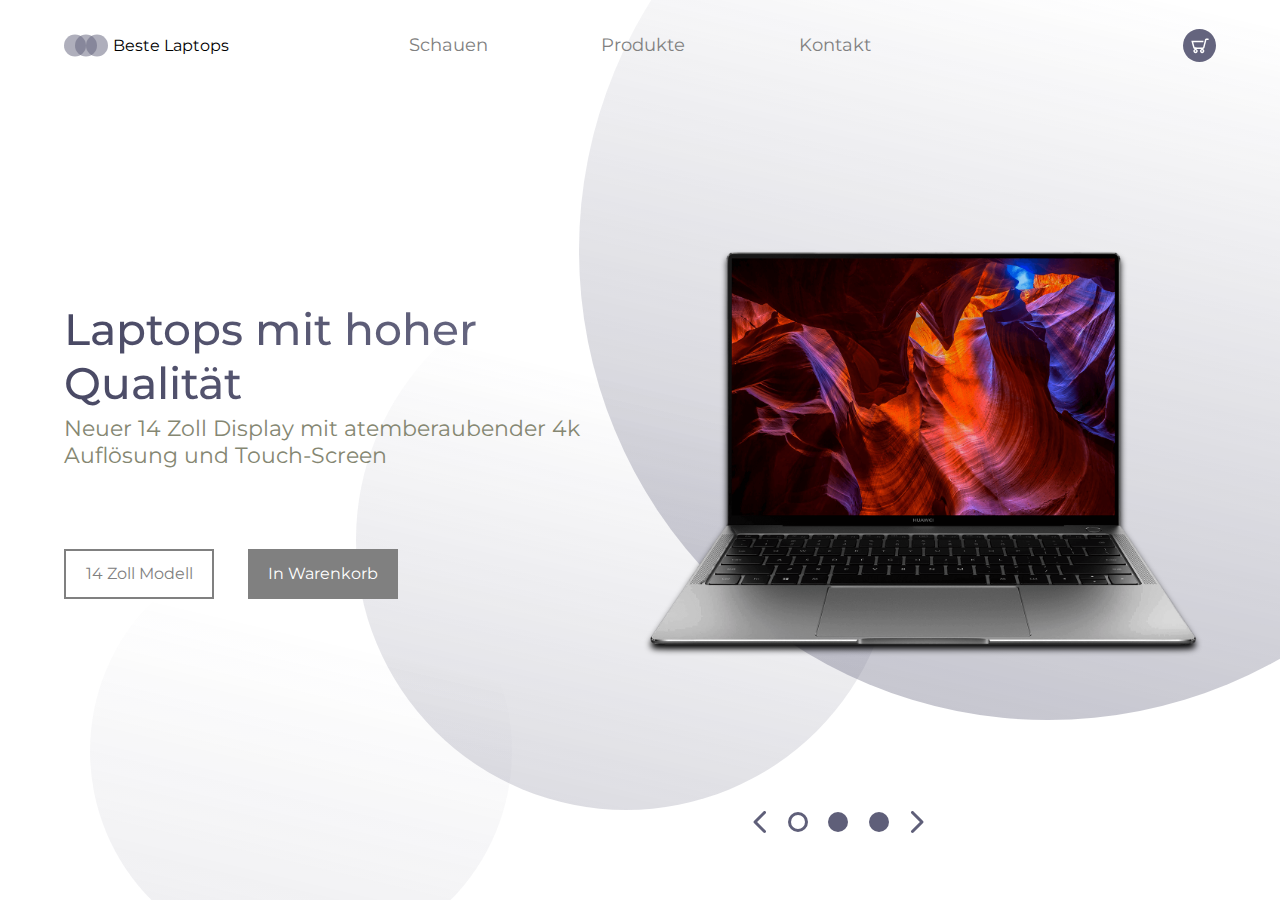
==== LaptopWebsite/index.html @ d9fc33ef "Add files via upload" ====
<!DOCTYPE html>
<html lang="en">
<head>
    <meta charset="UTF-8">
    <meta name="viewport" content="width=device-width, initial-scale=1.0">
    <link rel="stylesheet" href="./style.css">
    <link href="https://fonts.googleapis.com/css2?family=Montserrat:wght@300&display=swap" rel="stylesheet"> 
    <title>Laptops</title>
</head>
<body>
    <header>
        <div class="logo-container">
            <img src="./img/logo.svg" alt="logo">
            <h4 class="logo">Beste Laptops</h4>
        </div>
        <nav>
            <ul class="nav-links">
                <li><a class="nav-link" href="#">Schauen</a></li>
                <li><a class="nav-link" href="#">Produkte</a></li>
                <li><a class="nav-link" href="#">Kontakt</a></li>
            </ul>
        </nav>
        <div class="cart">
            <img src="./img/cart.svg" alt="cart">
        </div>
    </header>
    <main>
        <section class="presentation">
            <div class="introduction">
                <div class="intro-text">
                    <h1>Laptops mit hoher Qualität</h1>
                    <p>Neuer 14 Zoll Display mit atemberaubender 4k Auflösung und Touch-Screen </p>
                </div>
                <div class="cta">
                    <button class="cta-select">14 Zoll Modell</button>
                    <button class="cta-add">In Warenkorb</button>
                </div>
            </div>
            <div class="cover">
                <img src="./img/matebook.png" alt="matebook">
            </div>
        </section>

        <div class="laptop-select">
            <img src="./img/arrow-left.svg" alt="">
            <img src="./img/dot.svg" alt="">
            <img src="./img/dot-full.svg" alt="">
            <img src="./img/dot-full.svg" alt="">
            <img src="./img/arrow-right.svg" alt="">
        </div>

        <img class="big-circle" src="./img/big-eclipse.svg" alt="">
        <img class="mid-circle" src="./img/mid-eclipse.svg" alt="">
        <img class="small-circle" src="./img/small-eclipse.svg" alt="">

    </main>
</body>
</html>
---- LaptopWebsite/style.css ----
*{
margin: 0px;
padding: 0px;
box-sizing: border-box;

}

body{

font-family: 'Montserrat', sans-serif;

}
button{
    font-family: 'Montserrat', sans-serif;
}

header{
    display: flex;
    width: 90%;
    height: 10vh;
    margin: auto;
    align-items: center;
}

.logo-container,.nav-links, .cart{
    display: flex;
}

.logo-container{
    flex: 1;
}
.logo{
    font-weight: 400;
    margin: 5px;
}
nav{
    flex: 2;
}
.nav-links{
    justify-content: space-around;
    list-style: none;
}
.nav-link{
    color: grey;
    font-size: 18px;
    text-decoration: none;
}
.cart{
    flex: 1;
    justify-content: flex-end;
}

.presentation{
    display: flex;
    width: 90%;
    margin: auto;
    min-height: 80vh;
    align-items: center;
}
.introduction{
    flex: 1;
}
.intro-text h1{
    font-size: 44px;
    font-weight: 500;
    background: linear-gradient(to right, #494964, #6f6f89);
    -webkit-background-clip: text;
    -webkit-text-fill-color: transparent;
}
.intro-text p{
    margin-top: 5px;
    font-size: 22px;
    color: #858772;
}
.cta{
    padding: 50px 0px 0px 0px;
}
.cta-select{
    border: 2px solid grey;
    background: transparent;
    color: grey;
    width: 150px;
    height: 50px;
    cursor: pointer;
    font-size: 16px;
}
.cta-add{
    background: grey;
    width: 150px;
    height: 50px;
    cursor: pointer;
    font-size: 16px;
    border: none;
    color: white;
    margin: 30px 0px 0px 30px;

}
.cover{
    flex: 1;
}
.cover img{
    height: 60vh;
    filter: drop-shadow(0px 5px 3px black);
    animation: drop 1.5s ease;
}
.big-circle{
    position: absolute;
    top: 0px;
    right: 0px;
    z-index: -1;
    opacity: 0.7;
    height: 80%;
}
.mid-circle{
    position: absolute;
    top: 30%;
    right: 30%;
    z-index: -1;
    height: 60%;
}
.small-circle{
    position: absolute;
    top: 60%;
    right: 60%;
    height: 40%;
    z-index: -1;
}
.small-circle, .mid-circle, .big-circle{
    opacity: 0.7;
}
.laptop-select{
    width: 15%;
    display: flex;
    justify-content: space-around;
    position: absolute;
    right: 27%;
}
@keyframes drop{
    0%{
        opacity: 0;
        transform: translateY(-80px);
    }
    100%{
        opacity: 1;
        transform: translateY(0px);
    }
}
@media screen and (max-width: 1024px){
    .presentation{
        flex-direction: column;
    }
    .introduction{
        margin-top: 5vh;
        text-align: center;
    }
    .intro-text h1{
        font-size: 30px;
    }
    .intro-text p{
        font-size: 18px;
    }
    .cta{
        padding: 10px 0px 0px 0px;
    }
    .laptop-select{
        bottom: 5%;
        right: 50%;
        width: 50%;
        transform: translate(50%, 5%);
    }
}
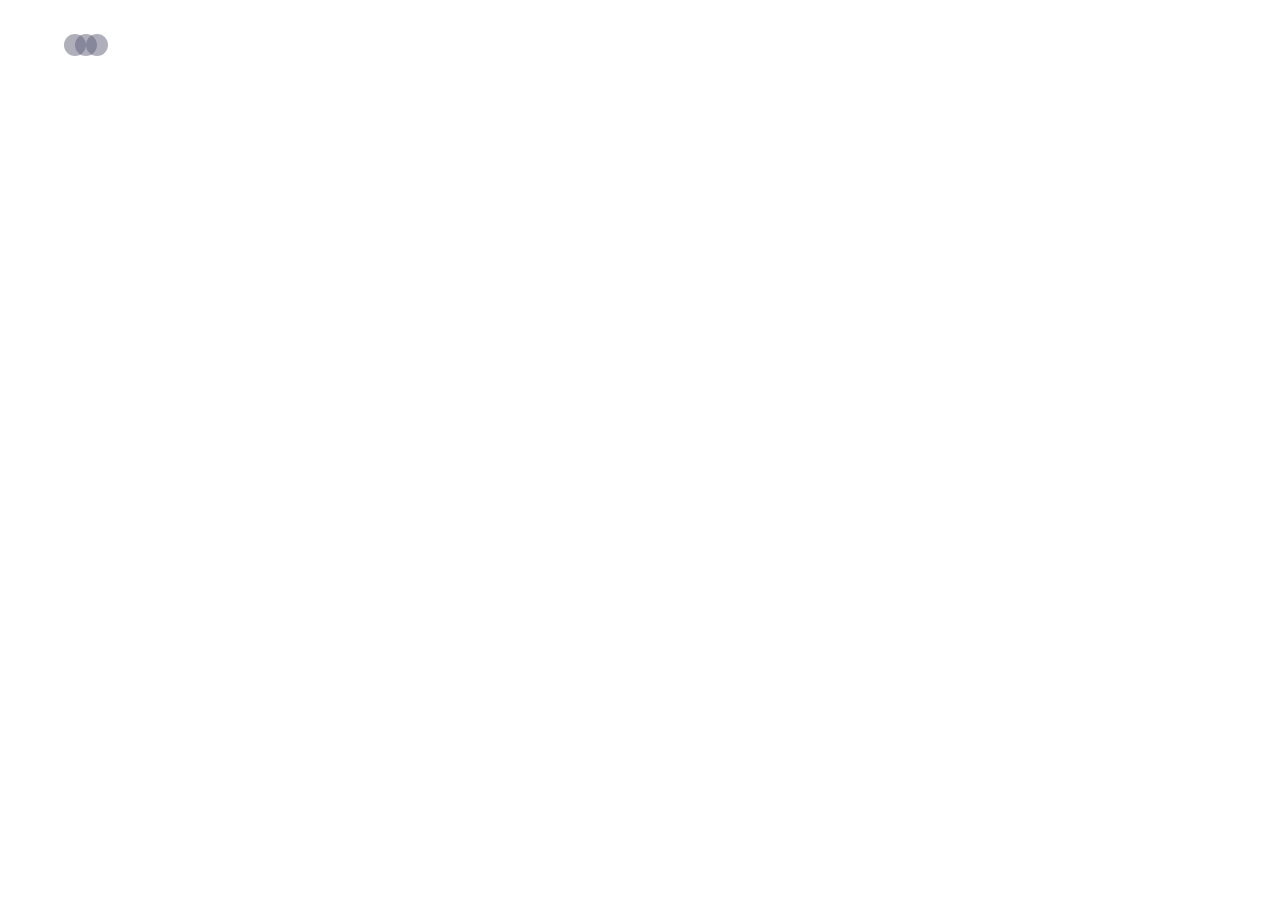
==== commit 9e2a9e09: "Update index.html" ====
--- a/LaptopWebsite/index.html
+++ b/LaptopWebsite/index.html
@@ -11,48 +11,9 @@
     <header>
         <div class="logo-container">
             <img src="./img/logo.svg" alt="logo">
-            <h4 class="logo">Beste Laptops</h4>
-        </div>
-        <nav>
-            <ul class="nav-links">
-                <li><a class="nav-link" href="#">Schauen</a></li>
-                <li><a class="nav-link" href="#">Produkte</a></li>
-                <li><a class="nav-link" href="#">Kontakt</a></li>
-            </ul>
-        </nav>
-        <div class="cart">
-            <img src="./img/cart.svg" alt="cart">
         </div>
     </header>
     <main>
-        <section class="presentation">
-            <div class="introduction">
-                <div class="intro-text">
-                    <h1>Laptops mit hoher Qualität</h1>
-                    <p>Neuer 14 Zoll Display mit atemberaubender 4k Auflösung und Touch-Screen </p>
-                </div>
-                <div class="cta">
-                    <button class="cta-select">14 Zoll Modell</button>
-                    <button class="cta-add">In Warenkorb</button>
-                </div>
-            </div>
-            <div class="cover">
-                <img src="./img/matebook.png" alt="matebook">
-            </div>
-        </section>
-
-        <div class="laptop-select">
-            <img src="./img/arrow-left.svg" alt="">
-            <img src="./img/dot.svg" alt="">
-            <img src="./img/dot-full.svg" alt="">
-            <img src="./img/dot-full.svg" alt="">
-            <img src="./img/arrow-right.svg" alt="">
-        </div>
-
-        <img class="big-circle" src="./img/big-eclipse.svg" alt="">
-        <img class="mid-circle" src="./img/mid-eclipse.svg" alt="">
-        <img class="small-circle" src="./img/small-eclipse.svg" alt="">
-
     </main>
 </body>
-</html>+</html>
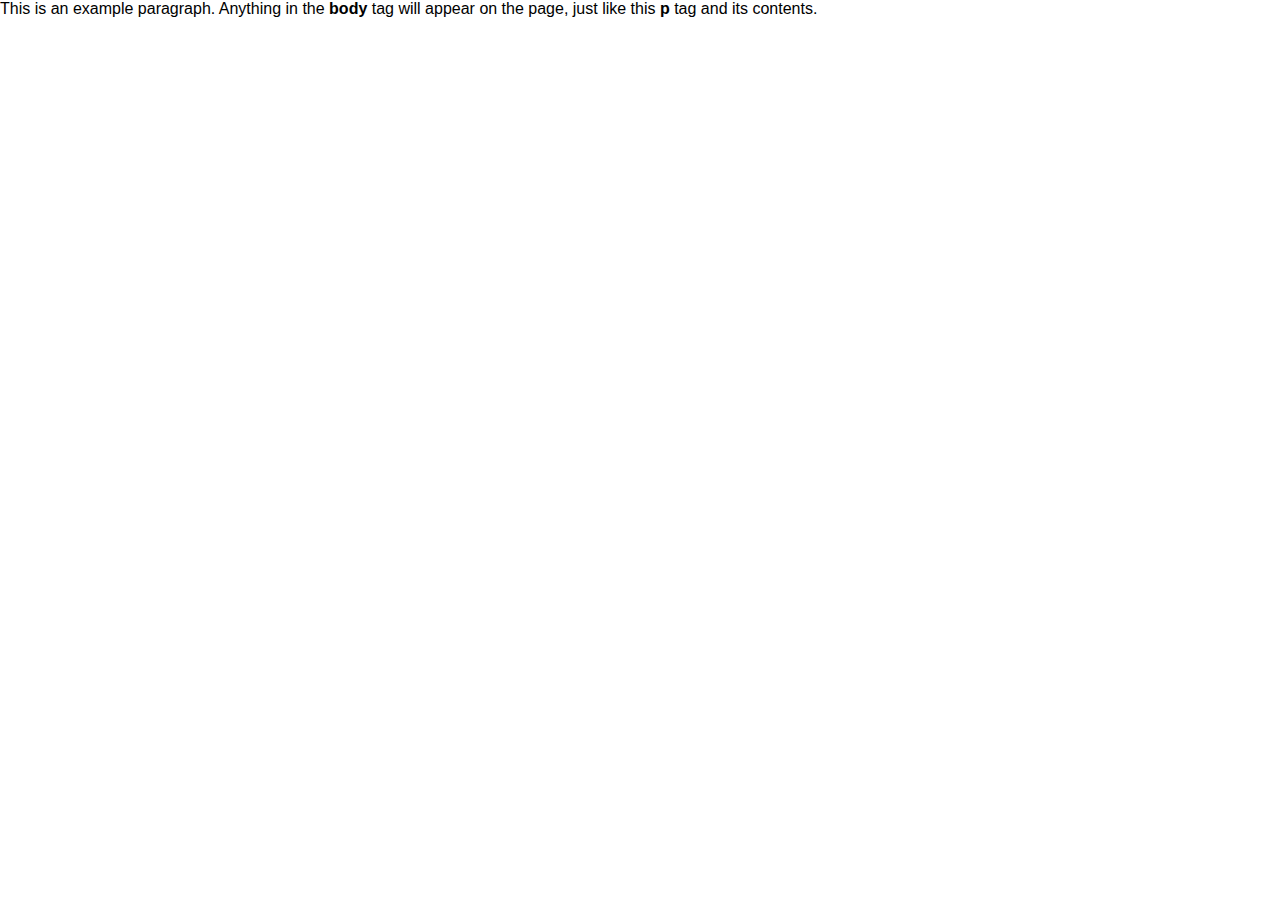
==== commit a8aa33f3: "Update index.html" ====
--- a/LaptopWebsite/index.html
+++ b/LaptopWebsite/index.html
@@ -1,19 +1,11 @@
-<!DOCTYPE html>
-<html lang="en">
-<head>
+<!doctype html>
+<html>
+  <head>
     <meta charset="UTF-8">
-    <meta name="viewport" content="width=device-width, initial-scale=1.0">
-    <link rel="stylesheet" href="./style.css">
-    <link href="https://fonts.googleapis.com/css2?family=Montserrat:wght@300&display=swap" rel="stylesheet"> 
-    <title>Laptops</title>
-</head>
-<body>
-    <header>
-        <div class="logo-container">
-            <img src="./img/logo.svg" alt="logo">
-        </div>
-    </header>
-    <main>
-    </main>
-</body>
+      <link rel="stylesheet" href="./style.css">
+    <title>This is the title of the webpage!</title>
+  </head>
+  <body>
+    <p>This is an example paragraph. Anything in the <strong>body</strong> tag will appear on the page, just like this <strong>p</strong> tag and its contents.</p>
+  </body>
 </html>
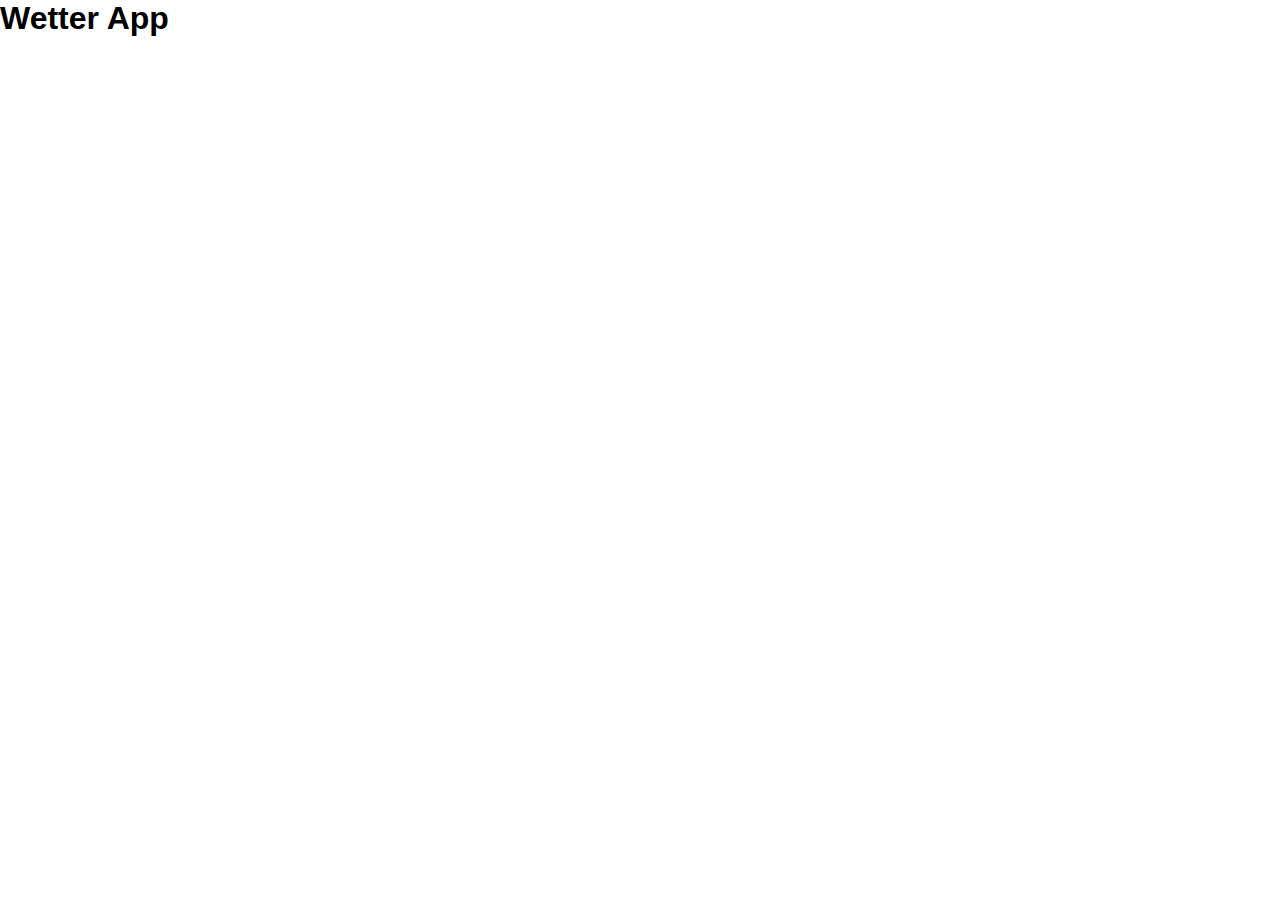
==== commit d35bf000: "Update index.html" ====
--- a/LaptopWebsite/index.html
+++ b/LaptopWebsite/index.html
@@ -3,9 +3,11 @@
   <head>
     <meta charset="UTF-8">
       <link rel="stylesheet" href="./style.css">
-    <title>This is the title of the webpage!</title>
+    <title>Wetter App</title>
   </head>
   <body>
-    <p>This is an example paragraph. Anything in the <strong>body</strong> tag will appear on the page, just like this <strong>p</strong> tag and its contents.</p>
+    <main>
+      <h1>Wetter App</h1>
+    </main>
   </body>
 </html>
--- a/LaptopWebsite/style.css
+++ b/LaptopWebsite/style.css
@@ -13,159 +13,3 @@
 button{
     font-family: 'Montserrat', sans-serif;
 }
-
-header{
-    display: flex;
-    width: 90%;
-    height: 10vh;
-    margin: auto;
-    align-items: center;
-}
-
-.logo-container,.nav-links, .cart{
-    display: flex;
-}
-
-.logo-container{
-    flex: 1;
-}
-.logo{
-    font-weight: 400;
-    margin: 5px;
-}
-nav{
-    flex: 2;
-}
-.nav-links{
-    justify-content: space-around;
-    list-style: none;
-}
-.nav-link{
-    color: grey;
-    font-size: 18px;
-    text-decoration: none;
-}
-.cart{
-    flex: 1;
-    justify-content: flex-end;
-}
-
-.presentation{
-    display: flex;
-    width: 90%;
-    margin: auto;
-    min-height: 80vh;
-    align-items: center;
-}
-.introduction{
-    flex: 1;
-}
-.intro-text h1{
-    font-size: 44px;
-    font-weight: 500;
-    background: linear-gradient(to right, #494964, #6f6f89);
-    -webkit-background-clip: text;
-    -webkit-text-fill-color: transparent;
-}
-.intro-text p{
-    margin-top: 5px;
-    font-size: 22px;
-    color: #858772;
-}
-.cta{
-    padding: 50px 0px 0px 0px;
-}
-.cta-select{
-    border: 2px solid grey;
-    background: transparent;
-    color: grey;
-    width: 150px;
-    height: 50px;
-    cursor: pointer;
-    font-size: 16px;
-}
-.cta-add{
-    background: grey;
-    width: 150px;
-    height: 50px;
-    cursor: pointer;
-    font-size: 16px;
-    border: none;
-    color: white;
-    margin: 30px 0px 0px 30px;
-
-}
-.cover{
-    flex: 1;
-}
-.cover img{
-    height: 60vh;
-    filter: drop-shadow(0px 5px 3px black);
-    animation: drop 1.5s ease;
-}
-.big-circle{
-    position: absolute;
-    top: 0px;
-    right: 0px;
-    z-index: -1;
-    opacity: 0.7;
-    height: 80%;
-}
-.mid-circle{
-    position: absolute;
-    top: 30%;
-    right: 30%;
-    z-index: -1;
-    height: 60%;
-}
-.small-circle{
-    position: absolute;
-    top: 60%;
-    right: 60%;
-    height: 40%;
-    z-index: -1;
-}
-.small-circle, .mid-circle, .big-circle{
-    opacity: 0.7;
-}
-.laptop-select{
-    width: 15%;
-    display: flex;
-    justify-content: space-around;
-    position: absolute;
-    right: 27%;
-}
-@keyframes drop{
-    0%{
-        opacity: 0;
-        transform: translateY(-80px);
-    }
-    100%{
-        opacity: 1;
-        transform: translateY(0px);
-    }
-}
-@media screen and (max-width: 1024px){
-    .presentation{
-        flex-direction: column;
-    }
-    .introduction{
-        margin-top: 5vh;
-        text-align: center;
-    }
-    .intro-text h1{
-        font-size: 30px;
-    }
-    .intro-text p{
-        font-size: 18px;
-    }
-    .cta{
-        padding: 10px 0px 0px 0px;
-    }
-    .laptop-select{
-        bottom: 5%;
-        right: 50%;
-        width: 50%;
-        transform: translate(50%, 5%);
-    }
-}
